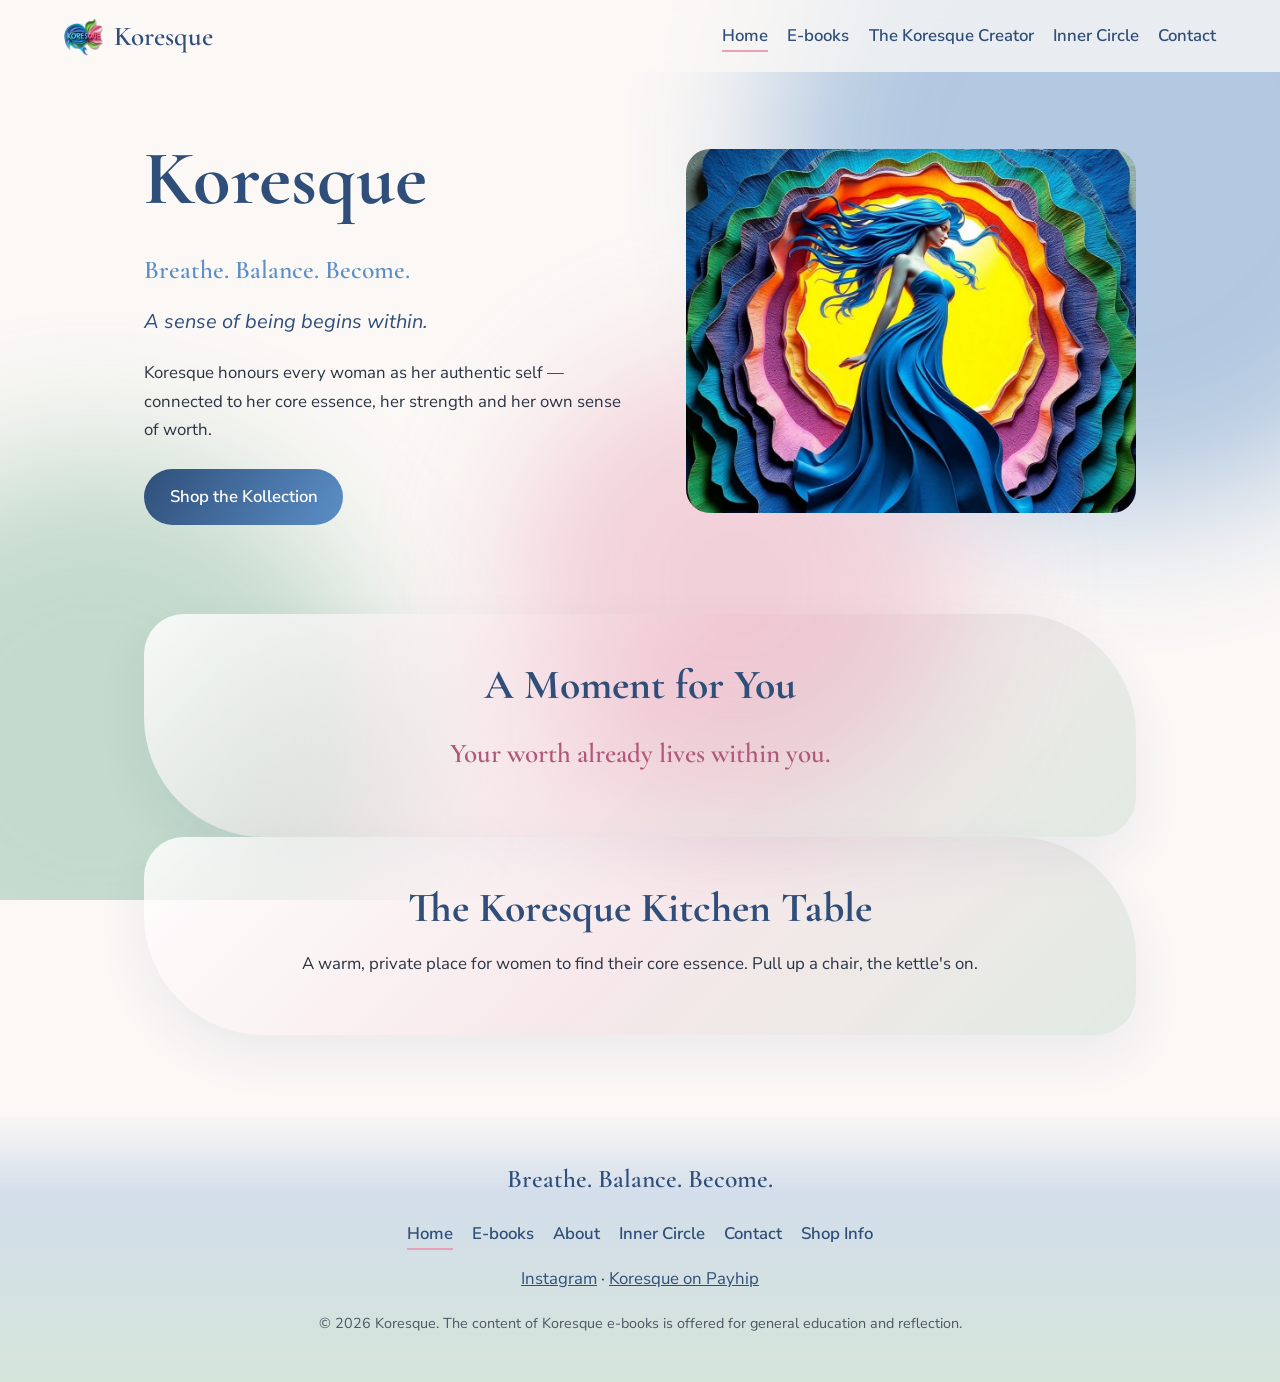
==== index.html @ 5787d592 "Homepage rework: single Shop the Kollection CTA, new nav with Koresque Creator, Moment card + moment" ====
<!DOCTYPE html>
<html lang="en-AU">
<head>
<meta charset="utf-8">
<meta name="viewport" content="width=device-width, initial-scale=1">
<title>Koresque · Breathe. Balance. Become.</title>
<meta name="description" content="Beautifully illustrated e-books and gentle practices for women.">
<link rel="icon" href="images/logo.png">
<link rel="preconnect" href="https://fonts.googleapis.com">
<link href="https://fonts.googleapis.com/css2?family=Cormorant+Garamond:wght@500;600&family=Nunito+Sans:wght@400;600&display=swap" rel="stylesheet">
<link rel="stylesheet" href="css/style.css">
</head>
<body>
<a class="skip" href="#main">Skip to content</a>
<div class="bg" aria-hidden="true"><span class="blob b1"></span><span class="blob b2"></span><span class="blob b3"></span></div>
<header class="site-header">
<a class="brand" href="index.html"><img src="images/logo.png" alt="" width="40" height="40"><span>Koresque</span></a>
<nav aria-label="Main"><ul><li><a href="index.html" aria-current="page">Home</a></li><li><a href="ebooks.html">E-books</a></li><li><a href="about.html#author">The Koresque Creator</a></li><li><a href="inner-circle.html">Inner Circle</a></li><li><a href="contact.html">Contact</a></li></ul></nav>
</header>
<main id="main">
<section class="hero">
<div class="hero-text">
<h1>Koresque</h1>
<p class="tagline">Breathe. Balance. Become.</p>
<p class="lead">A sense of being begins within.</p>
<p>Koresque honours every woman as her authentic self — connected to her core essence, her strength and her own sense of worth.</p>
<p class="buttons"><a class="btn primary" href="ebooks.html">Shop the Kollection</a></p>
</div>
<div class="hero-art"><img src="images/hero.jpg" alt="Flowing layers of blue, green and pink artwork"></div>
</section>
<a class="moment home-moment card-soft card-link" href="moment.html">
<h2>A Moment for You</h2>
<p class="quote">Your worth already lives within you.</p>
</a>
<a class="ic-teaser card-soft card-link" href="inner-circle.html">
<h2>The Koresque Kitchen Table</h2>
<p>A warm, private place for women to find their core essence. Pull up a chair, the kettle's on.</p>
</a>
</main>
<footer class="site-footer">
<div class="wave" aria-hidden="true"></div>
<p class="foot-tag">Breathe. Balance. Become.</p>
<nav aria-label="Footer"><ul><li><a href="index.html" aria-current="page">Home</a></li><li><a href="ebooks.html">E-books</a></li><li><a href="about.html">About</a></li><li><a href="inner-circle.html">Inner Circle</a></li><li><a href="contact.html">Contact</a></li><li><a href="shop-info.html">Shop Info</a></li></ul></nav>
<p><a href="https://www.instagram.com/koresque2026">Instagram</a> · <a href="https://payhip.com/Koresque">Koresque on Payhip</a></p>
<p class="small">&copy; 2026 Koresque. The content of Koresque e-books is offered for general education and reflection.</p>
</footer>
</body>
</html>
---- css/style.css ----
:root{--blue:#5b8fc7;--deep:#2f4f7a;--green:#7fb69a;--pink:#e7a1b8;--ink:#2b3445;--cream:#fbf8f6}
*{box-sizing:border-box}html{scroll-behavior:smooth}
body{margin:0;font:400 1.05rem/1.7 "Nunito Sans",system-ui,sans-serif;color:var(--ink);background:var(--cream);overflow-x:hidden}
img{max-width:100%;display:block;border-radius:24px}
h1,h2,h3{font-family:"Cormorant Garamond",Georgia,serif;color:var(--deep);line-height:1.15;margin:.2em 0 .4em}
h1{font-size:clamp(2.8rem,7vw,4.8rem)}h2{font-size:clamp(1.9rem,4vw,2.6rem)}h3{font-size:1.5rem}
a{color:var(--deep)}a:focus-visible,.btn:focus-visible{outline:3px solid var(--pink);outline-offset:3px}
.skip{position:absolute;left:-999px}.skip:focus{left:1rem;top:1rem;background:#fff;padding:.5rem 1rem;z-index:10}
.bg{position:fixed;inset:0;z-index:-1;overflow:hidden}
.blob{position:absolute;border-radius:50%;filter:blur(70px);opacity:.45}
.b1{width:55vw;height:55vw;background:var(--blue);top:-15vw;right:-15vw}
.b2{width:45vw;height:45vw;background:var(--green);bottom:-10vw;left:-15vw}
.b3{width:35vw;height:35vw;background:var(--pink);top:40%;left:40%}
.site-header{display:flex;flex-wrap:wrap;justify-content:space-between;align-items:center;gap:.5rem;padding:1rem 5vw;background:rgba(251,248,246,.75);backdrop-filter:blur(10px);position:sticky;top:0;z-index:5}
.brand{display:flex;align-items:center;gap:.6rem;text-decoration:none;font:600 1.7rem "Cormorant Garamond",serif;color:var(--deep)}
.brand img{border-radius:50%}
nav ul{list-style:none;display:flex;flex-wrap:wrap;gap:.3rem 1.2rem;margin:0;padding:0}
nav a{text-decoration:none;font-weight:600;padding:.2rem 0;border-bottom:2px solid transparent}
nav a:hover,nav a[aria-current]{border-color:var(--pink)}
main{max-width:1120px;margin:0 auto;padding:0 5vw}
section{margin:4.5rem 0}
.hero{display:grid;grid-template-columns:1.1fr 1fr;gap:3rem;align-items:center;margin-top:3rem}
.tagline{font:600 1.6rem "Cormorant Garamond",serif;color:var(--blue);margin:0}
.lead{font-size:1.25rem;font-style:italic;color:var(--deep)}
.buttons{display:flex;flex-wrap:wrap;gap:1rem;margin-top:1.5rem}
.btn{display:inline-block;padding:.85rem 1.6rem;border-radius:999px;text-decoration:none;font-weight:600;transition:transform .2s}
.btn:hover{transform:translateY(-2px)}
.primary{background:linear-gradient(120deg,var(--deep),var(--blue));color:#fff}
.secondary{background:#fff;border:2px solid var(--green);color:var(--deep)}
.card-soft{background:linear-gradient(135deg,rgba(255,255,255,.85),rgba(231,161,184,.18),rgba(127,182,154,.2));border-radius:40px 120px 40px 120px;padding:2.5rem clamp(1.5rem,5vw,3.5rem);box-shadow:0 20px 50px rgba(47,79,122,.08)}
.quote{font:600 1.7rem "Cormorant Garamond",serif;color:#b0587a}
.feature{display:grid;grid-template-columns:minmax(220px,380px) 1fr;gap:3rem;align-items:start}
.feature>img{box-shadow:0 25px 60px rgba(47,79,122,.25)}
.eyebrow,.label{text-transform:uppercase;letter-spacing:.12em;font-size:.8rem;font-weight:600;color:#b0587a}
.label{display:inline-block;background:var(--pink);color:#fff;padding:.3rem .9rem;border-radius:999px}
.label.soft{background:var(--green);margin-top:1rem}
.sub{font-style:italic;margin-top:-.5rem}.price{font-weight:600;font-size:1.2rem;color:var(--deep)}
.grid3,.grid2{display:grid;gap:2rem}.grid3{grid-template-columns:repeat(3,1fr)}.grid2{grid-template-columns:repeat(2,1fr)}
.pathways article,.moment article{background:rgba(255,255,255,.8);border-radius:28px;padding:1rem 1rem 1.5rem}
.pathways article img{aspect-ratio:5/4;object-fit:cover;object-position:center top;width:100%;background:linear-gradient(135deg,#cfe3f3,#d8eee2,#f6dbe4)}
.moment article img{width:100%;height:auto}
.author{display:grid;grid-template-columns:220px 1fr;gap:2.5rem;align-items:center}
.author img{border-radius:50%;aspect-ratio:1;object-fit:cover}
.page-head{text-align:center;margin-top:3.5rem}.narrow{max-width:760px;margin-left:auto;margin-right:auto}
.small{font-size:.9rem;opacity:.8}
.site-footer{margin-top:5rem;text-align:center;padding:0 5vw 2rem;background:linear-gradient(180deg,transparent,rgba(91,143,199,.25) 30%,rgba(127,182,154,.3))}
.site-footer nav ul{justify-content:center}.foot-tag{font:600 1.6rem "Cormorant Garamond",serif;color:var(--deep);padding-top:3rem}
@media(max-width:820px){.hero,.feature,.author,.grid3,.grid2{grid-template-columns:1fr}.hero-art{order:-1}.feature>img{max-width:320px;margin:auto}.author img{max-width:180px;margin:auto}.card-soft{border-radius:32px 70px}}
@media(prefers-reduced-motion:reduce){*{transition:none!important;scroll-behavior:auto!important}}
.author-words{margin:1.5rem 0;padding-left:1.2rem;border-left:4px solid var(--pink);font-style:italic}
.author-words footer{font-style:normal;font-weight:600;color:var(--deep)}
.pathways h2{text-align:center}.pathways article{text-align:center}
.offer,.ic-teaser,.ic-contact{text-align:center}.ic-note{text-align:center;margin-top:1.5rem}
.offer .buttons{justify-content:center}
.ic-benefits h2,.ic-kollection h2{text-align:center}
.ic-benefits article,.ic-kollection article{background:rgba(255,255,255,.8);border-radius:28px;padding:1.2rem 1.5rem 1.5rem}
.ic-benefits .grid2{gap:1.5rem}
.ic-kollection article{text-align:center}.ic-kollection img{aspect-ratio:5/4;object-fit:cover;object-position:center top;width:100%}
.faq details{background:rgba(255,255,255,.8);border-radius:20px;padding:1rem 1.4rem;margin:.8rem 0}
.faq summary{cursor:pointer;font-weight:600;color:var(--deep)}
.ic-kitchen{text-align:center}.ic-benefits .grid2 article:last-child:nth-child(odd){grid-column:1/-1}
.home-moment{text-align:center}
@media(max-width:600px){.site-header nav ul{gap:.2rem .9rem;font-size:.95rem}.hero-art img{max-height:240px;width:100%;object-fit:cover}}

/* whole-card links */
a.card-link{display:block;color:inherit;text-decoration:none;transition:transform .2s,box-shadow .2s}
a.card-link:hover,a.card-link:focus-visible{transform:translateY(-2px);box-shadow:0 8px 24px rgba(0,0,0,.08)}
a.card-link h2{text-decoration:none}
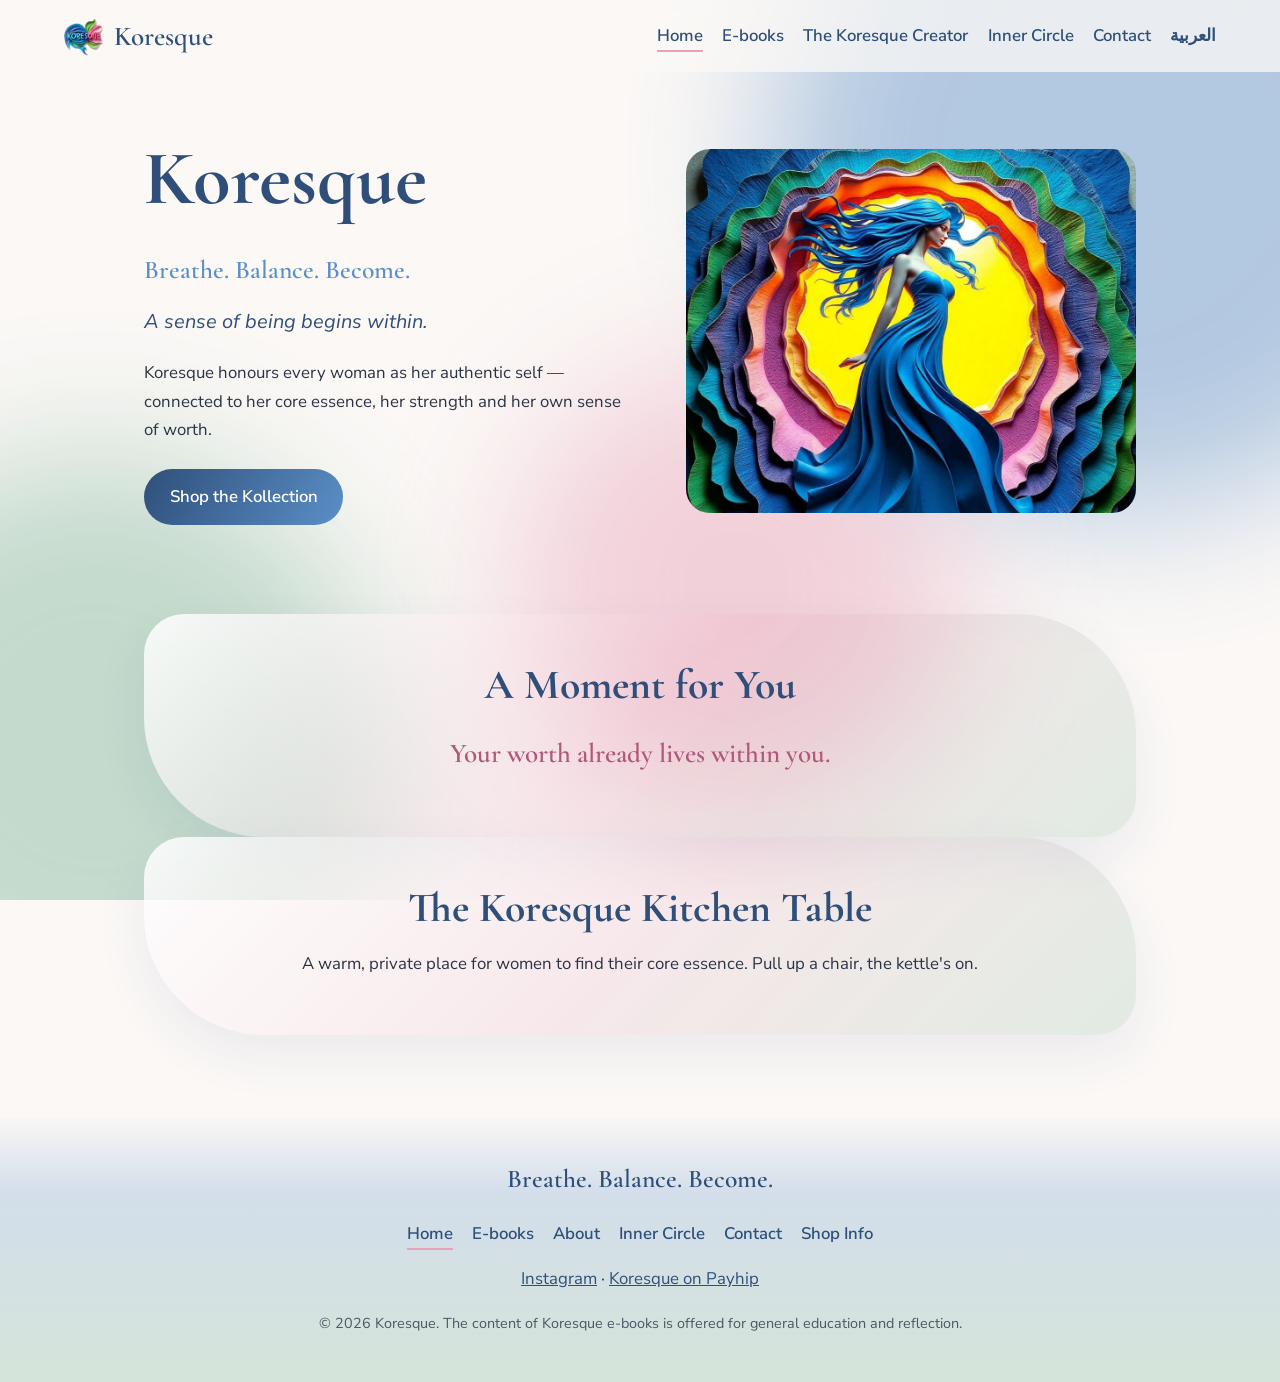
==== commit fe11ef4d: "Add Arabic (RTL) versions of home, e-books and moment pages; language switch in menu; hreflang tags" ====
--- a/index.html
+++ b/index.html
@@ -9,13 +9,16 @@
 <link rel="preconnect" href="https://fonts.googleapis.com">
 <link href="https://fonts.googleapis.com/css2?family=Cormorant+Garamond:wght@500;600&family=Nunito+Sans:wght@400;600&display=swap" rel="stylesheet">
 <link rel="stylesheet" href="css/style.css">
+<link rel="alternate" hreflang="en" href="https://koresque.com/index.html">
+<link rel="alternate" hreflang="ar" href="https://koresque.com/ar/index.html">
+<link rel="alternate" hreflang="x-default" href="https://koresque.com/index.html">
 </head>
 <body>
 <a class="skip" href="#main">Skip to content</a>
 <div class="bg" aria-hidden="true"><span class="blob b1"></span><span class="blob b2"></span><span class="blob b3"></span></div>
 <header class="site-header">
 <a class="brand" href="index.html"><img src="images/logo.png" alt="" width="40" height="40"><span>Koresque</span></a>
-<nav aria-label="Main"><ul><li><a href="index.html" aria-current="page">Home</a></li><li><a href="ebooks.html">E-books</a></li><li><a href="about.html#author">The Koresque Creator</a></li><li><a href="inner-circle.html">Inner Circle</a></li><li><a href="contact.html">Contact</a></li></ul></nav>
+<nav aria-label="Main"><ul><li><a href="index.html" aria-current="page">Home</a></li><li><a href="ebooks.html">E-books</a></li><li><a href="about.html#author">The Koresque Creator</a></li><li><a href="inner-circle.html">Inner Circle</a></li><li><a href="contact.html">Contact</a></li><li class="lang-switch"><a href="ar/index.html" lang="ar" hreflang="ar">العربية</a></li></ul></nav>
 </header>
 <main id="main">
 <section class="hero">
--- a/css/style.css
+++ b/css/style.css
@@ -66,3 +66,14 @@
 a.card-link{display:block;color:inherit;text-decoration:none;transition:transform .2s,box-shadow .2s}
 a.card-link:hover,a.card-link:focus-visible{transform:translateY(-2px);box-shadow:0 8px 24px rgba(0,0,0,.08)}
 a.card-link h2{text-decoration:none}
+/* RTL / Arabic */
+[dir=rtl] body{font-family:"Noto Naskh Arabic","Nunito Sans",serif;line-height:1.9}
+[dir=rtl] h1,[dir=rtl] h2,[dir=rtl] h3,[dir=rtl] .tagline,[dir=rtl] .foot-tag,[dir=rtl] .quote{font-family:"Noto Naskh Arabic",serif;letter-spacing:0}
+[dir=rtl] .brand span,[dir=rtl] [lang=en]{font-family:"Cormorant Garamond",serif}
+[dir=rtl] .skip{left:auto;right:-999px}[dir=rtl] .skip:focus{right:1rem}
+[dir=rtl] ul:not(nav ul){padding-inline-start:1.4rem;padding-left:0}
+[dir=rtl] .author-words{padding-left:0;border-left:0;padding-inline-start:1.2rem;border-inline-start:4px solid var(--pink)}
+[dir=rtl] .sub{font-style:normal}
+html,body{overflow-x:clip}
+.lang-switch a{font-family:"Noto Naskh Arabic",sans-serif}
+[dir=rtl] .lang-switch a{font-family:"Nunito Sans",sans-serif}
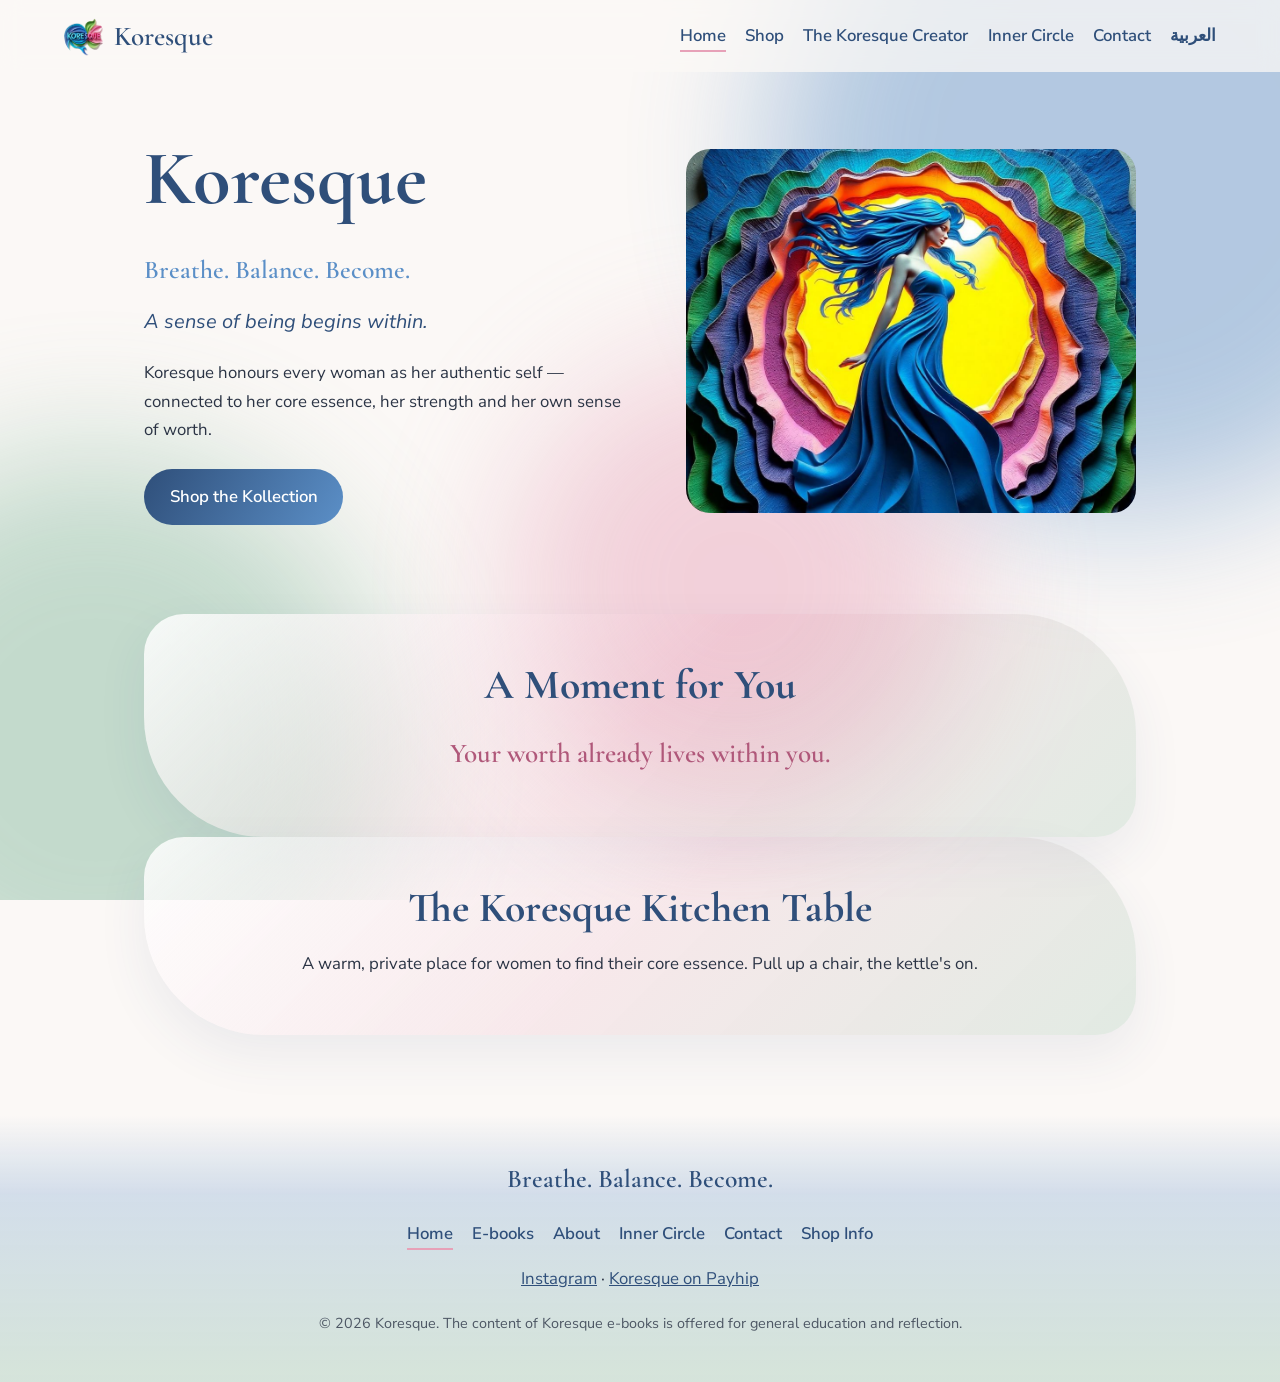
==== commit 3096b90e: "Mobile: smaller hero image, centred shop button, Shop in menu" ====
--- a/index.html
+++ b/index.html
@@ -18,7 +18,7 @@
 <div class="bg" aria-hidden="true"><span class="blob b1"></span><span class="blob b2"></span><span class="blob b3"></span></div>
 <header class="site-header">
 <a class="brand" href="index.html"><img src="images/logo.png" alt="" width="40" height="40"><span>Koresque</span></a>
-<nav aria-label="Main"><ul><li><a href="index.html" aria-current="page">Home</a></li><li><a href="ebooks.html">E-books</a></li><li><a href="about.html#author">The Koresque Creator</a></li><li><a href="inner-circle.html">Inner Circle</a></li><li><a href="contact.html">Contact</a></li><li class="lang-switch"><a href="ar/index.html" lang="ar" hreflang="ar">العربية</a></li></ul></nav>
+<nav aria-label="Main"><ul><li><a href="index.html" aria-current="page">Home</a></li><li><a href="ebooks.html">Shop</a></li><li><a href="about.html#author">The Koresque Creator</a></li><li><a href="inner-circle.html">Inner Circle</a></li><li><a href="contact.html">Contact</a></li><li class="lang-switch"><a href="ar/index.html" lang="ar" hreflang="ar">العربية</a></li></ul></nav>
 </header>
 <main id="main">
 <section class="hero">
--- a/css/style.css
+++ b/css/style.css
@@ -77,3 +77,4 @@
 html,body{overflow-x:clip}
 .lang-switch a{font-family:"Noto Naskh Arabic",sans-serif}
 [dir=rtl] .lang-switch a{font-family:"Nunito Sans",sans-serif}
+@media(max-width:600px){.hero{margin-top:1.2rem;gap:1.2rem}.hero-art img{max-height:170px}.hero .buttons{text-align:center;display:flex;justify-content:center}}
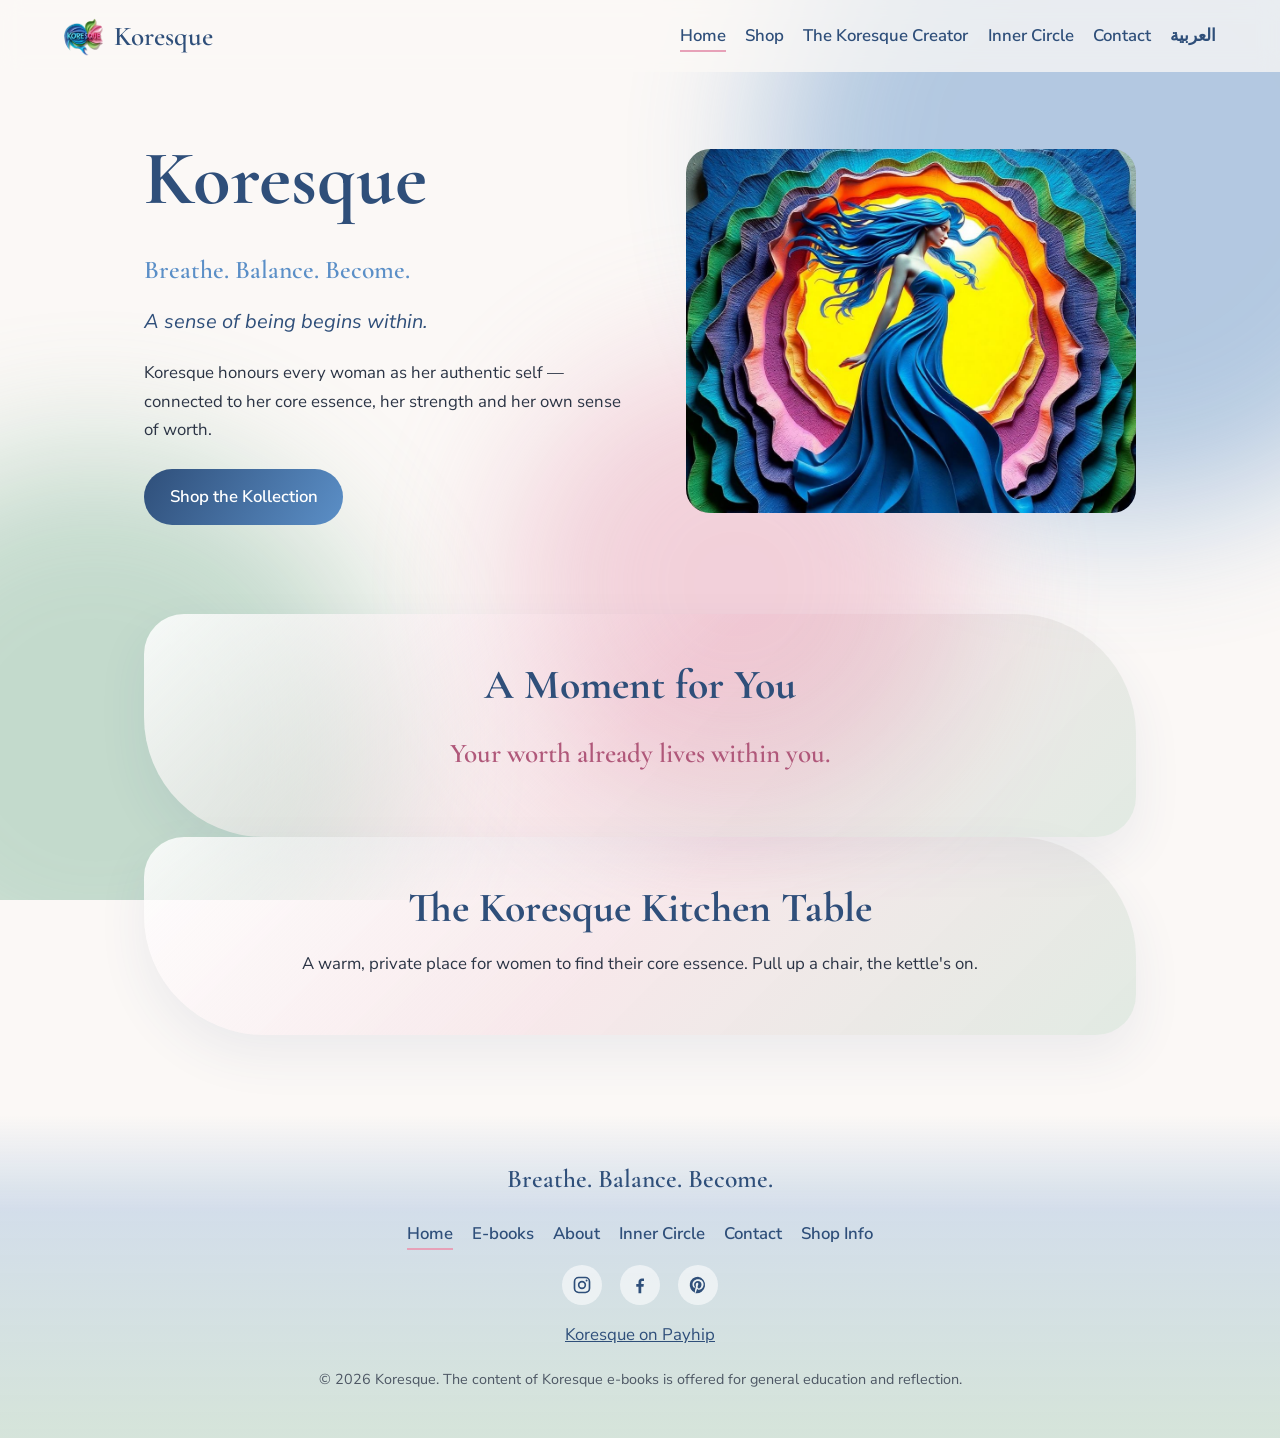
==== commit b8910a4b: "Add Instagram, Facebook and Pinterest icon links to site footer" ====
--- a/index.html
+++ b/index.html
@@ -44,7 +44,8 @@
 <div class="wave" aria-hidden="true"></div>
 <p class="foot-tag">Breathe. Balance. Become.</p>
 <nav aria-label="Footer"><ul><li><a href="index.html" aria-current="page">Home</a></li><li><a href="ebooks.html">E-books</a></li><li><a href="about.html">About</a></li><li><a href="inner-circle.html">Inner Circle</a></li><li><a href="contact.html">Contact</a></li><li><a href="shop-info.html">Shop Info</a></li></ul></nav>
-<p><a href="https://www.instagram.com/koresque2026">Instagram</a> · <a href="https://payhip.com/Koresque">Koresque on Payhip</a></p>
+<p class="social"><a href="https://www.instagram.com/koresque2026/" target="_blank" rel="noopener" aria-label="Instagram"><svg viewBox="0 0 24 24" width="20" height="20" aria-hidden="true" focusable="false"><rect x="3" y="3" width="18" height="18" rx="5" fill="none" stroke="currentColor" stroke-width="2"/><circle cx="12" cy="12" r="4" fill="none" stroke="currentColor" stroke-width="2"/><circle cx="17.5" cy="6.5" r="1.2" fill="currentColor"/></svg></a><a href="https://www.facebook.com/people/Koresque/61571388874484/" target="_blank" rel="noopener" aria-label="Facebook"><svg viewBox="0 0 24 24" width="20" height="20" aria-hidden="true" focusable="false"><path fill="currentColor" d="M13.5 22v-8h2.7l.4-3.2h-3.1V8.8c0-.9.3-1.5 1.6-1.5h1.7V4.4c-.3 0-1.3-.1-2.5-.1-2.4 0-4.1 1.5-4.1 4.2v2.3H7.5V14h2.7v8z"/></svg></a><a href="https://au.pinterest.com/koresque/" target="_blank" rel="noopener" aria-label="Pinterest"><svg viewBox="0 0 24 24" width="20" height="20" aria-hidden="true" focusable="false"><path fill="currentColor" d="M12 2a10 10 0 0 0-3.6 19.3c-.1-.8-.2-2 0-2.9l1.2-5s-.3-.6-.3-1.5c0-1.4.8-2.5 1.8-2.5.9 0 1.3.6 1.3 1.4 0 .9-.6 2.2-.9 3.4-.2 1 .5 1.9 1.5 1.9 1.8 0 3.2-1.9 3.2-4.7 0-2.5-1.8-4.2-4.3-4.2-2.9 0-4.6 2.2-4.6 4.4 0 .9.3 1.8.8 2.3.1.1.1.2.1.3l-.3 1.2c0 .2-.2.2-.4.1-1.3-.6-2.1-2.5-2.1-4 0-3.3 2.4-6.3 6.9-6.3 3.6 0 6.4 2.6 6.4 6 0 3.6-2.3 6.5-5.4 6.5-1.1 0-2.1-.6-2.4-1.2l-.7 2.5c-.2.9-.9 2.1-1.3 2.8A10 10 0 1 0 12 2z"/></svg></a></p>
+<p><a href="https://payhip.com/Koresque">Koresque on Payhip</a></p>
 <p class="small">&copy; 2026 Koresque. The content of Koresque e-books is offered for general education and reflection.</p>
 </footer>
 </body>
--- a/css/style.css
+++ b/css/style.css
@@ -78,3 +78,4 @@
 .lang-switch a{font-family:"Noto Naskh Arabic",sans-serif}
 [dir=rtl] .lang-switch a{font-family:"Nunito Sans",sans-serif}
 @media(max-width:600px){.hero{margin-top:1.2rem;gap:1.2rem}.hero-art img{max-height:170px}.hero .buttons{text-align:center;display:flex;justify-content:center}}
+.social{display:flex;justify-content:center;gap:1.1rem;margin:1rem 0 .5rem}.social a{display:inline-flex;align-items:center;justify-content:center;width:40px;height:40px;border-radius:50%;color:var(--deep);background:rgba(255,255,255,.55);transition:color .2s,background .2s}.social a:hover,.social a:focus-visible{color:#fff;background:var(--blue)}
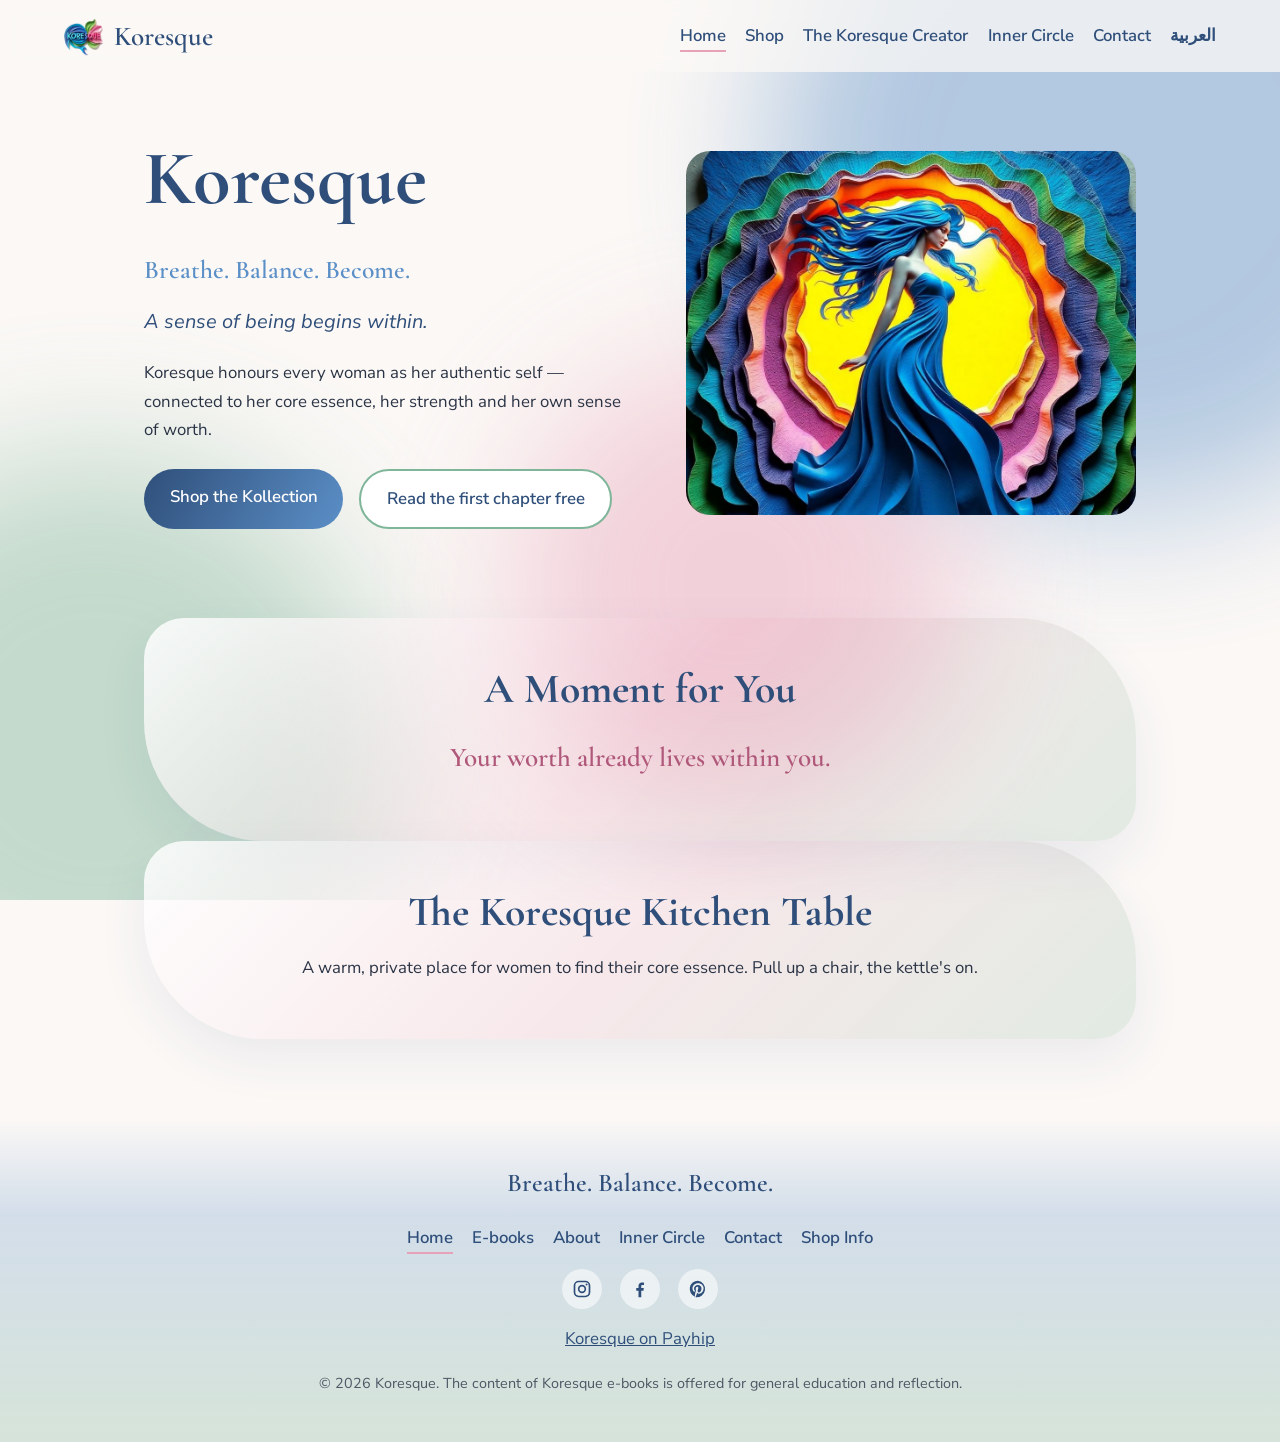
==== commit 965a2680: "Buy your copy labels, free chapter link on home" ====
--- a/index.html
+++ b/index.html
@@ -27,7 +27,7 @@
 <p class="tagline">Breathe. Balance. Become.</p>
 <p class="lead">A sense of being begins within.</p>
 <p>Koresque honours every woman as her authentic self — connected to her core essence, her strength and her own sense of worth.</p>
-<p class="buttons"><a class="btn primary" href="ebooks.html">Shop the Kollection</a></p>
+<p class="buttons"><a class="btn primary" href="ebooks.html">Shop the Kollection</a> <a class="btn secondary" href="https://payhip.com/b/oQnwW">Read the first chapter free</a></p>
 </div>
 <div class="hero-art"><img src="images/hero.jpg" alt="Flowing layers of blue, green and pink artwork"></div>
 </section>
--- a/css/style.css
+++ b/css/style.css
@@ -79,3 +79,6 @@
 [dir=rtl] .lang-switch a{font-family:"Nunito Sans",sans-serif}
 @media(max-width:600px){.hero{margin-top:1.2rem;gap:1.2rem}.hero-art img{max-height:170px}.hero .buttons{text-align:center;display:flex;justify-content:center}}
 .social{display:flex;justify-content:center;gap:1.1rem;margin:1rem 0 .5rem}.social a{display:inline-flex;align-items:center;justify-content:center;width:40px;height:40px;border-radius:50%;color:var(--deep);background:rgba(255,255,255,.55);transition:color .2s,background .2s}.social a:hover,.social a:focus-visible{color:#fff;background:var(--blue)}
+/* Mobile header: solid, full-width, non-sticky (no translucent panel over content) */
+@media(max-width:760px){.site-header{position:relative;background:#fbf8f6;-webkit-backdrop-filter:none;backdrop-filter:none;width:100%;box-sizing:border-box}html,body{overflow-x:hidden}.b1{display:none}}
+@media(max-width:600px){.site-header nav ul{gap:.1rem .7rem;font-size:.85rem}.site-header nav a{padding:.1rem 0}.hero{margin-top:.8rem;gap:.9rem}.hero-art img{max-height:none;height:240px;width:100%;object-fit:cover;object-position:50% 0}}
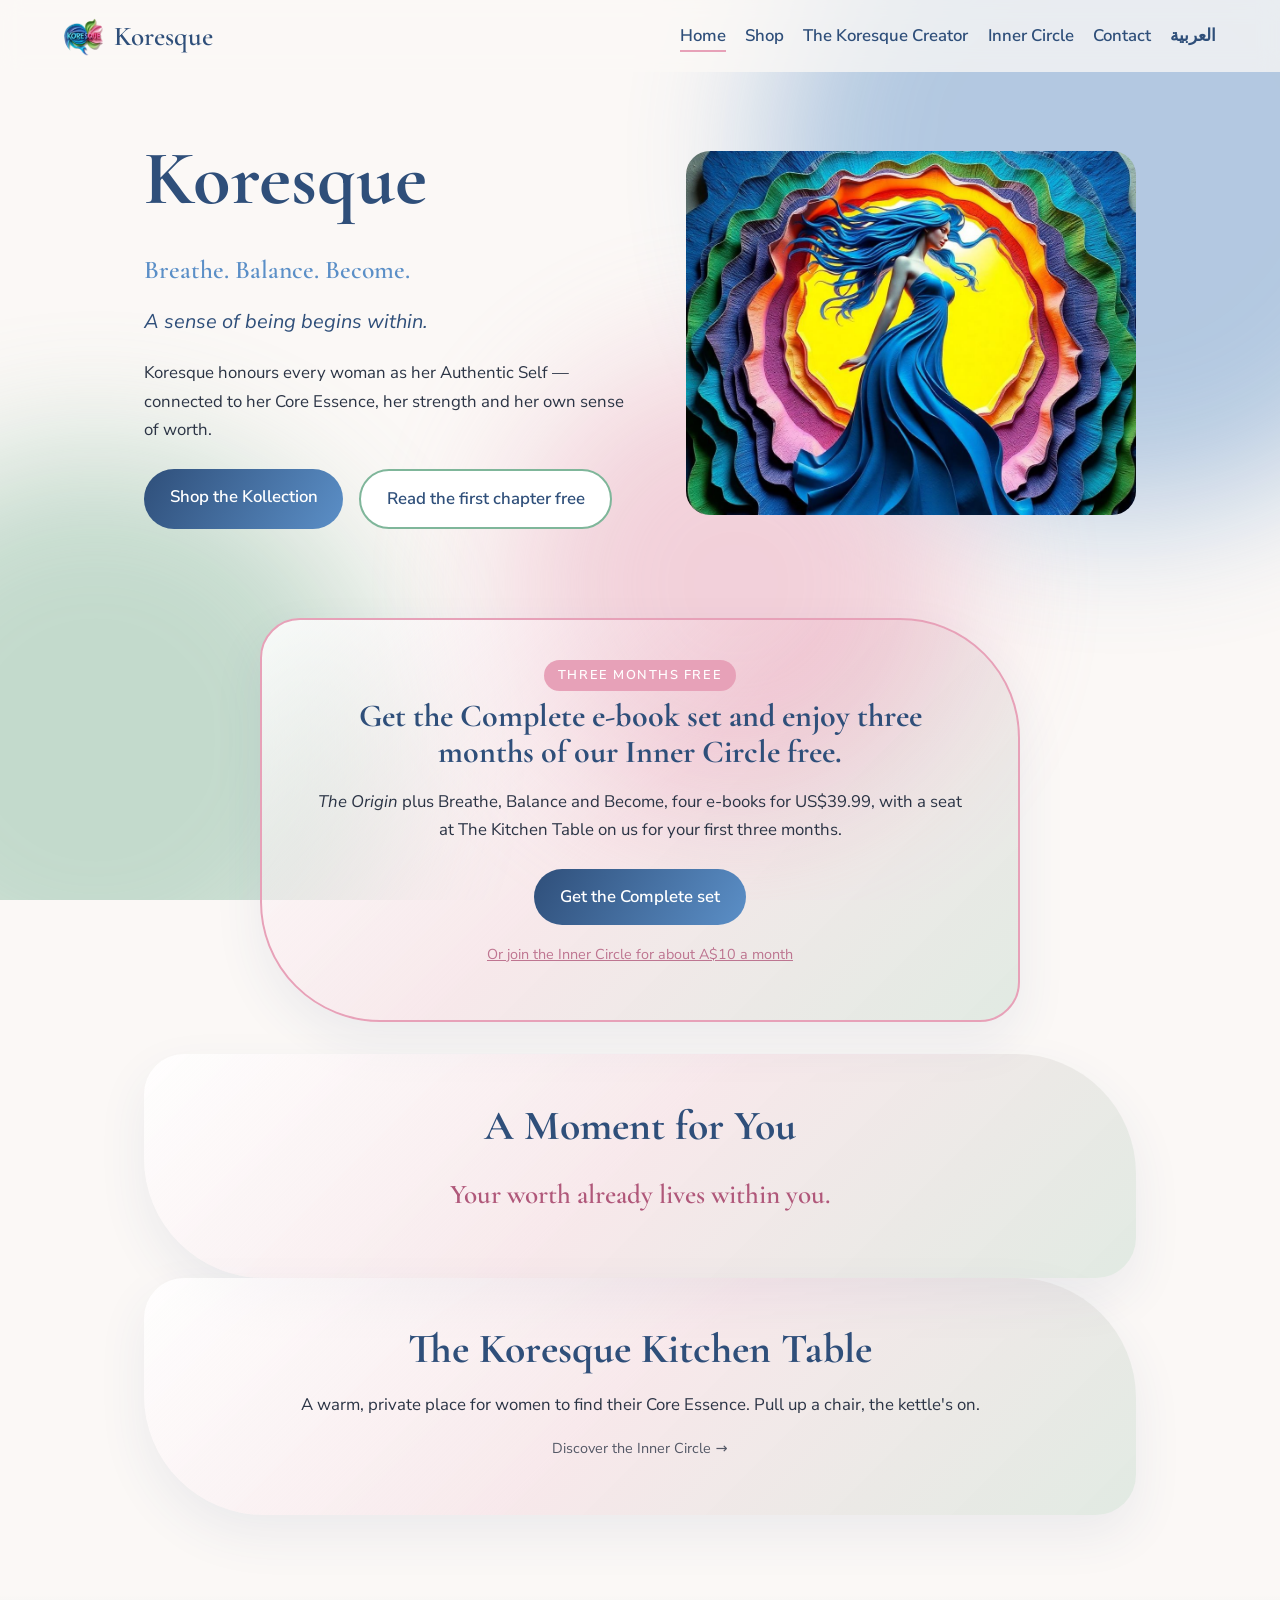
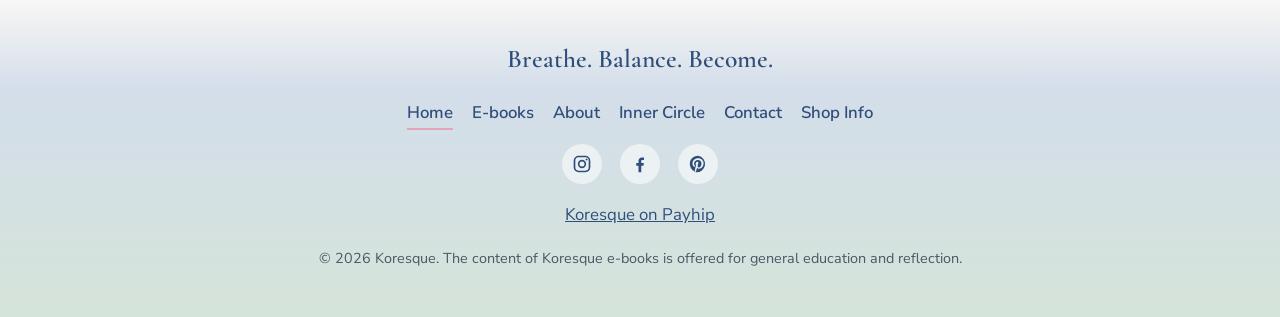
==== commit a9696e29: "Current Inner Circle pricing (US$6.50 monthly), Complete set 3 months free offer, home banner, voice" ====
--- a/index.html
+++ b/index.html
@@ -26,10 +26,17 @@
 <h1>Koresque</h1>
 <p class="tagline">Breathe. Balance. Become.</p>
 <p class="lead">A sense of being begins within.</p>
-<p>Koresque honours every woman as her authentic self — connected to her core essence, her strength and her own sense of worth.</p>
+<p>Koresque honours every woman as her Authentic Self — connected to her Core Essence, her strength and her own sense of worth.</p>
 <p class="buttons"><a class="btn primary" href="ebooks.html">Shop the Kollection</a> <a class="btn secondary" href="https://payhip.com/b/oQnwW">Read the first chapter free</a></p>
 </div>
 <div class="hero-art"><img src="images/hero.jpg" alt="Flowing layers of blue, green and pink artwork"></div>
+</section>
+<section class="offer home-offer card-soft">
+<span class="label">Three months free</span>
+<h2>Get the Complete e-book set and enjoy three months of our Inner Circle free.</h2>
+<p><em>The Origin</em> plus Breathe, Balance and Become, four e-books for US$39.99, with a seat at The Kitchen Table on us for your first three months.</p>
+<p class="buttons"><a class="btn primary" href="https://payhip.com/b/dJkO3">Get the Complete set</a></p>
+<p class="small"><a href="https://payhip.com/b/kZVgW">Or join the Inner Circle for about A$10 a month</a></p>
 </section>
 <a class="moment home-moment card-soft card-link" href="moment.html">
 <h2>A Moment for You</h2>
@@ -37,7 +44,8 @@
 </a>
 <a class="ic-teaser card-soft card-link" href="inner-circle.html">
 <h2>The Koresque Kitchen Table</h2>
-<p>A warm, private place for women to find their core essence. Pull up a chair, the kettle's on.</p>
+<p>A warm, private place for women to find their Core Essence. Pull up a chair, the kettle's on.</p>
+<p class="small">Discover the Inner Circle &rarr;</p>
 </a>
 </main>
 <footer class="site-footer">
--- a/css/style.css
+++ b/css/style.css
@@ -82,3 +82,5 @@
 /* Mobile header: solid, full-width, non-sticky (no translucent panel over content) */
 @media(max-width:760px){.site-header{position:relative;background:#fbf8f6;-webkit-backdrop-filter:none;backdrop-filter:none;width:100%;box-sizing:border-box}html,body{overflow-x:hidden}.b1{display:none}}
 @media(max-width:600px){.site-header nav ul{gap:.1rem .7rem;font-size:.85rem}.site-header nav a{padding:.1rem 0}.hero{margin-top:.8rem;gap:.9rem}.hero-art img{max-height:none;height:240px;width:100%;object-fit:cover;object-position:50% 0}}
+
+.home-offer{max-width:760px;margin:2rem auto;border:2px solid var(--pink)}.home-offer h2{font-size:clamp(1.4rem,3vw,2rem)}.home-offer .small a{color:#b0587a}
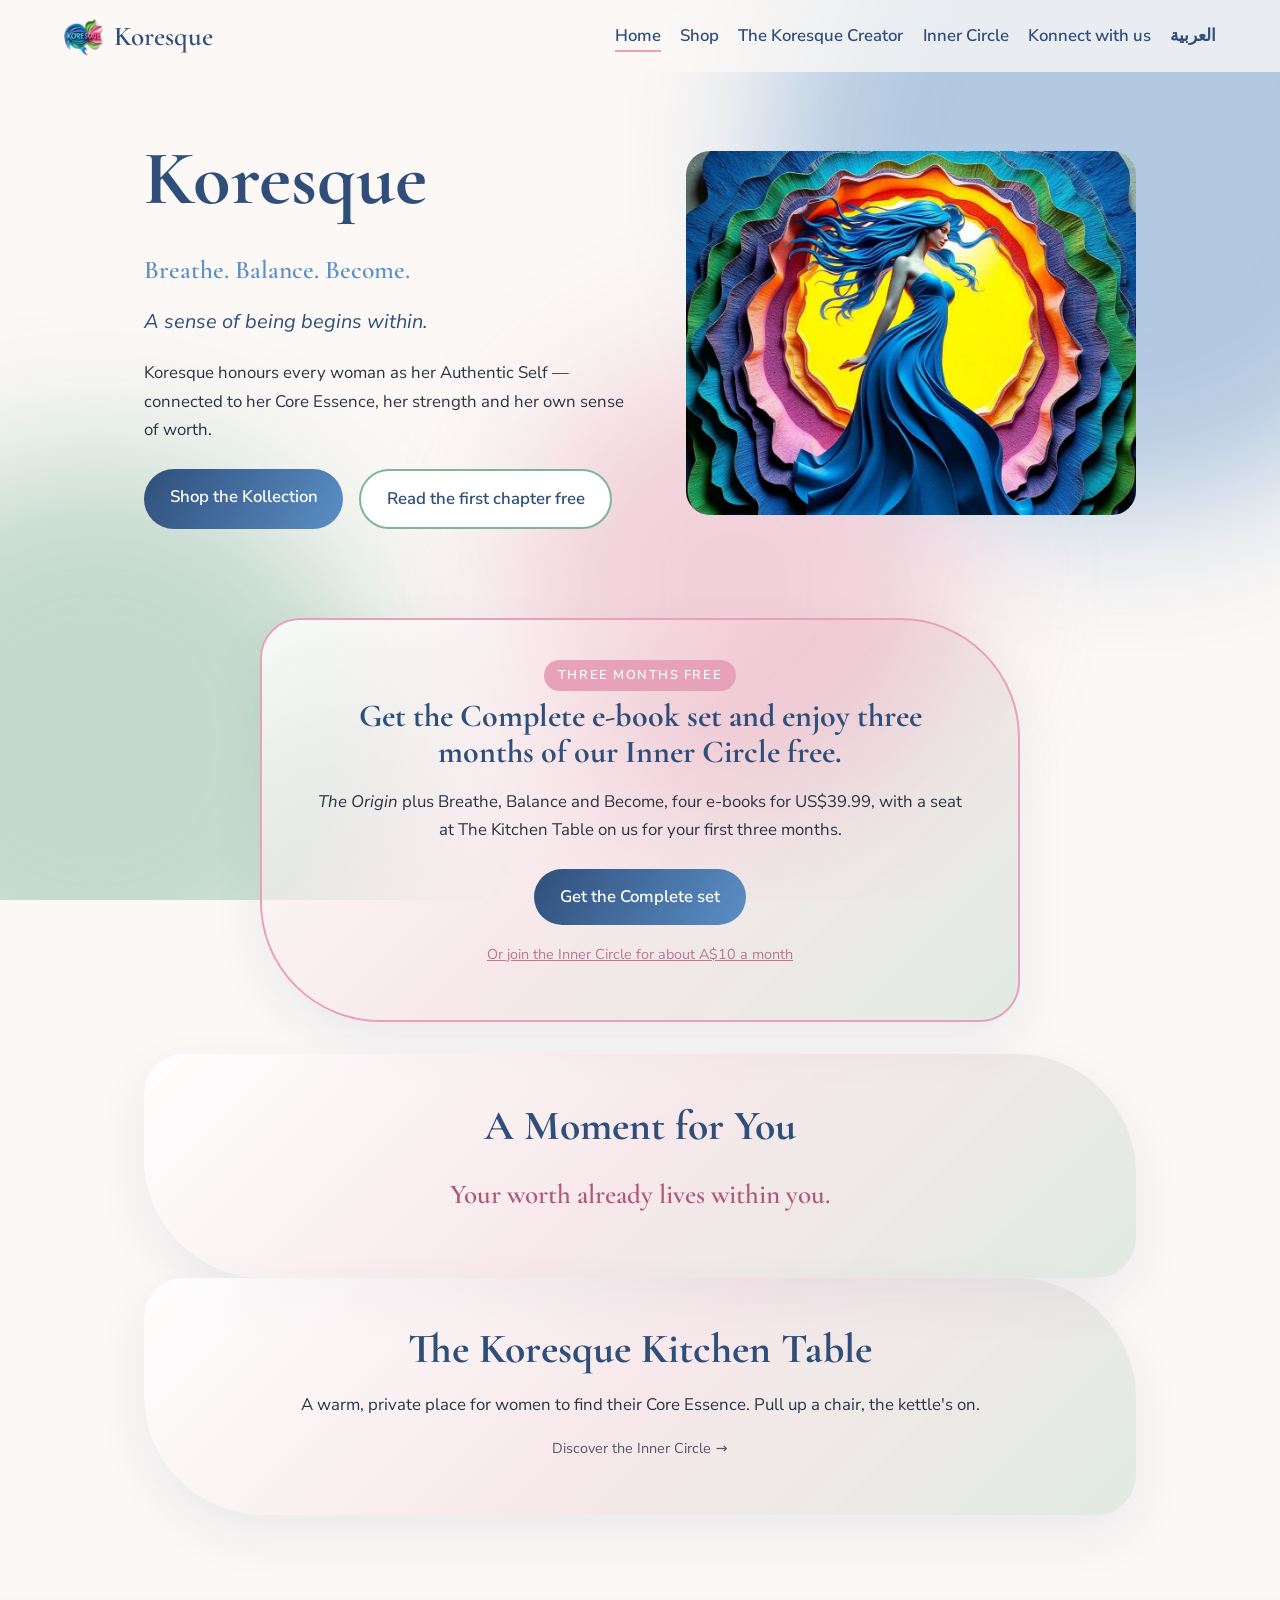
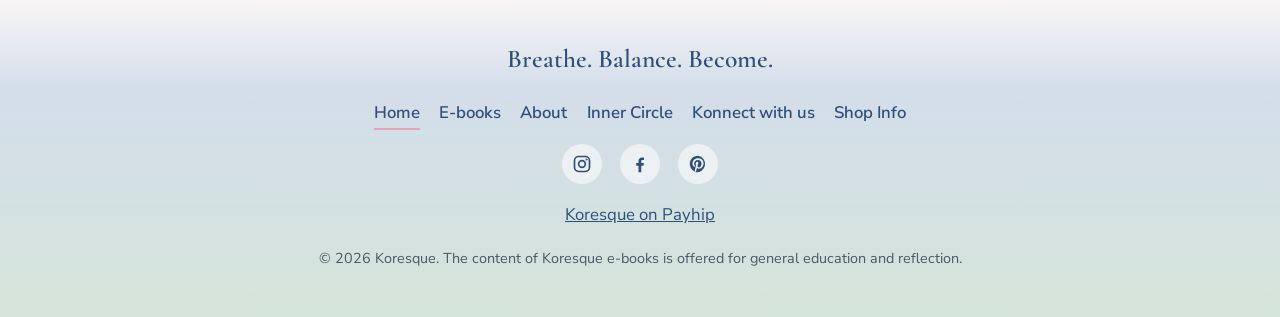
==== commit 8d1f72b1: "Rename Contact menu tab to Konnect with us" ====
--- a/index.html
+++ b/index.html
@@ -18,7 +18,7 @@
 <div class="bg" aria-hidden="true"><span class="blob b1"></span><span class="blob b2"></span><span class="blob b3"></span></div>
 <header class="site-header">
 <a class="brand" href="index.html"><img src="images/logo.png" alt="" width="40" height="40"><span>Koresque</span></a>
-<nav aria-label="Main"><ul><li><a href="index.html" aria-current="page">Home</a></li><li><a href="ebooks.html">Shop</a></li><li><a href="about.html#author">The Koresque Creator</a></li><li><a href="inner-circle.html">Inner Circle</a></li><li><a href="contact.html">Contact</a></li><li class="lang-switch"><a href="ar/index.html" lang="ar" hreflang="ar">العربية</a></li></ul></nav>
+<nav aria-label="Main"><ul><li><a href="index.html" aria-current="page">Home</a></li><li><a href="ebooks.html">Shop</a></li><li><a href="about.html#author">The Koresque Creator</a></li><li><a href="inner-circle.html">Inner Circle</a></li><li><a href="contact.html">Konnect with us</a></li><li class="lang-switch"><a href="ar/index.html" lang="ar" hreflang="ar">العربية</a></li></ul></nav>
 </header>
 <main id="main">
 <section class="hero">
@@ -51,7 +51,7 @@
 <footer class="site-footer">
 <div class="wave" aria-hidden="true"></div>
 <p class="foot-tag">Breathe. Balance. Become.</p>
-<nav aria-label="Footer"><ul><li><a href="index.html" aria-current="page">Home</a></li><li><a href="ebooks.html">E-books</a></li><li><a href="about.html">About</a></li><li><a href="inner-circle.html">Inner Circle</a></li><li><a href="contact.html">Contact</a></li><li><a href="shop-info.html">Shop Info</a></li></ul></nav>
+<nav aria-label="Footer"><ul><li><a href="index.html" aria-current="page">Home</a></li><li><a href="ebooks.html">E-books</a></li><li><a href="about.html">About</a></li><li><a href="inner-circle.html">Inner Circle</a></li><li><a href="contact.html">Konnect with us</a></li><li><a href="shop-info.html">Shop Info</a></li></ul></nav>
 <p class="social"><a href="https://www.instagram.com/koresque2026/" target="_blank" rel="noopener" aria-label="Instagram"><svg viewBox="0 0 24 24" width="20" height="20" aria-hidden="true" focusable="false"><rect x="3" y="3" width="18" height="18" rx="5" fill="none" stroke="currentColor" stroke-width="2"/><circle cx="12" cy="12" r="4" fill="none" stroke="currentColor" stroke-width="2"/><circle cx="17.5" cy="6.5" r="1.2" fill="currentColor"/></svg></a><a href="https://www.facebook.com/people/Koresque/61571388874484/" target="_blank" rel="noopener" aria-label="Facebook"><svg viewBox="0 0 24 24" width="20" height="20" aria-hidden="true" focusable="false"><path fill="currentColor" d="M13.5 22v-8h2.7l.4-3.2h-3.1V8.8c0-.9.3-1.5 1.6-1.5h1.7V4.4c-.3 0-1.3-.1-2.5-.1-2.4 0-4.1 1.5-4.1 4.2v2.3H7.5V14h2.7v8z"/></svg></a><a href="https://au.pinterest.com/koresque/" target="_blank" rel="noopener" aria-label="Pinterest"><svg viewBox="0 0 24 24" width="20" height="20" aria-hidden="true" focusable="false"><path fill="currentColor" d="M12 2a10 10 0 0 0-3.6 19.3c-.1-.8-.2-2 0-2.9l1.2-5s-.3-.6-.3-1.5c0-1.4.8-2.5 1.8-2.5.9 0 1.3.6 1.3 1.4 0 .9-.6 2.2-.9 3.4-.2 1 .5 1.9 1.5 1.9 1.8 0 3.2-1.9 3.2-4.7 0-2.5-1.8-4.2-4.3-4.2-2.9 0-4.6 2.2-4.6 4.4 0 .9.3 1.8.8 2.3.1.1.1.2.1.3l-.3 1.2c0 .2-.2.2-.4.1-1.3-.6-2.1-2.5-2.1-4 0-3.3 2.4-6.3 6.9-6.3 3.6 0 6.4 2.6 6.4 6 0 3.6-2.3 6.5-5.4 6.5-1.1 0-2.1-.6-2.4-1.2l-.7 2.5c-.2.9-.9 2.1-1.3 2.8A10 10 0 1 0 12 2z"/></svg></a></p>
 <p><a href="https://payhip.com/Koresque">Koresque on Payhip</a></p>
 <p class="small">&copy; 2026 Koresque. The content of Koresque e-books is offered for general education and reflection.</p>
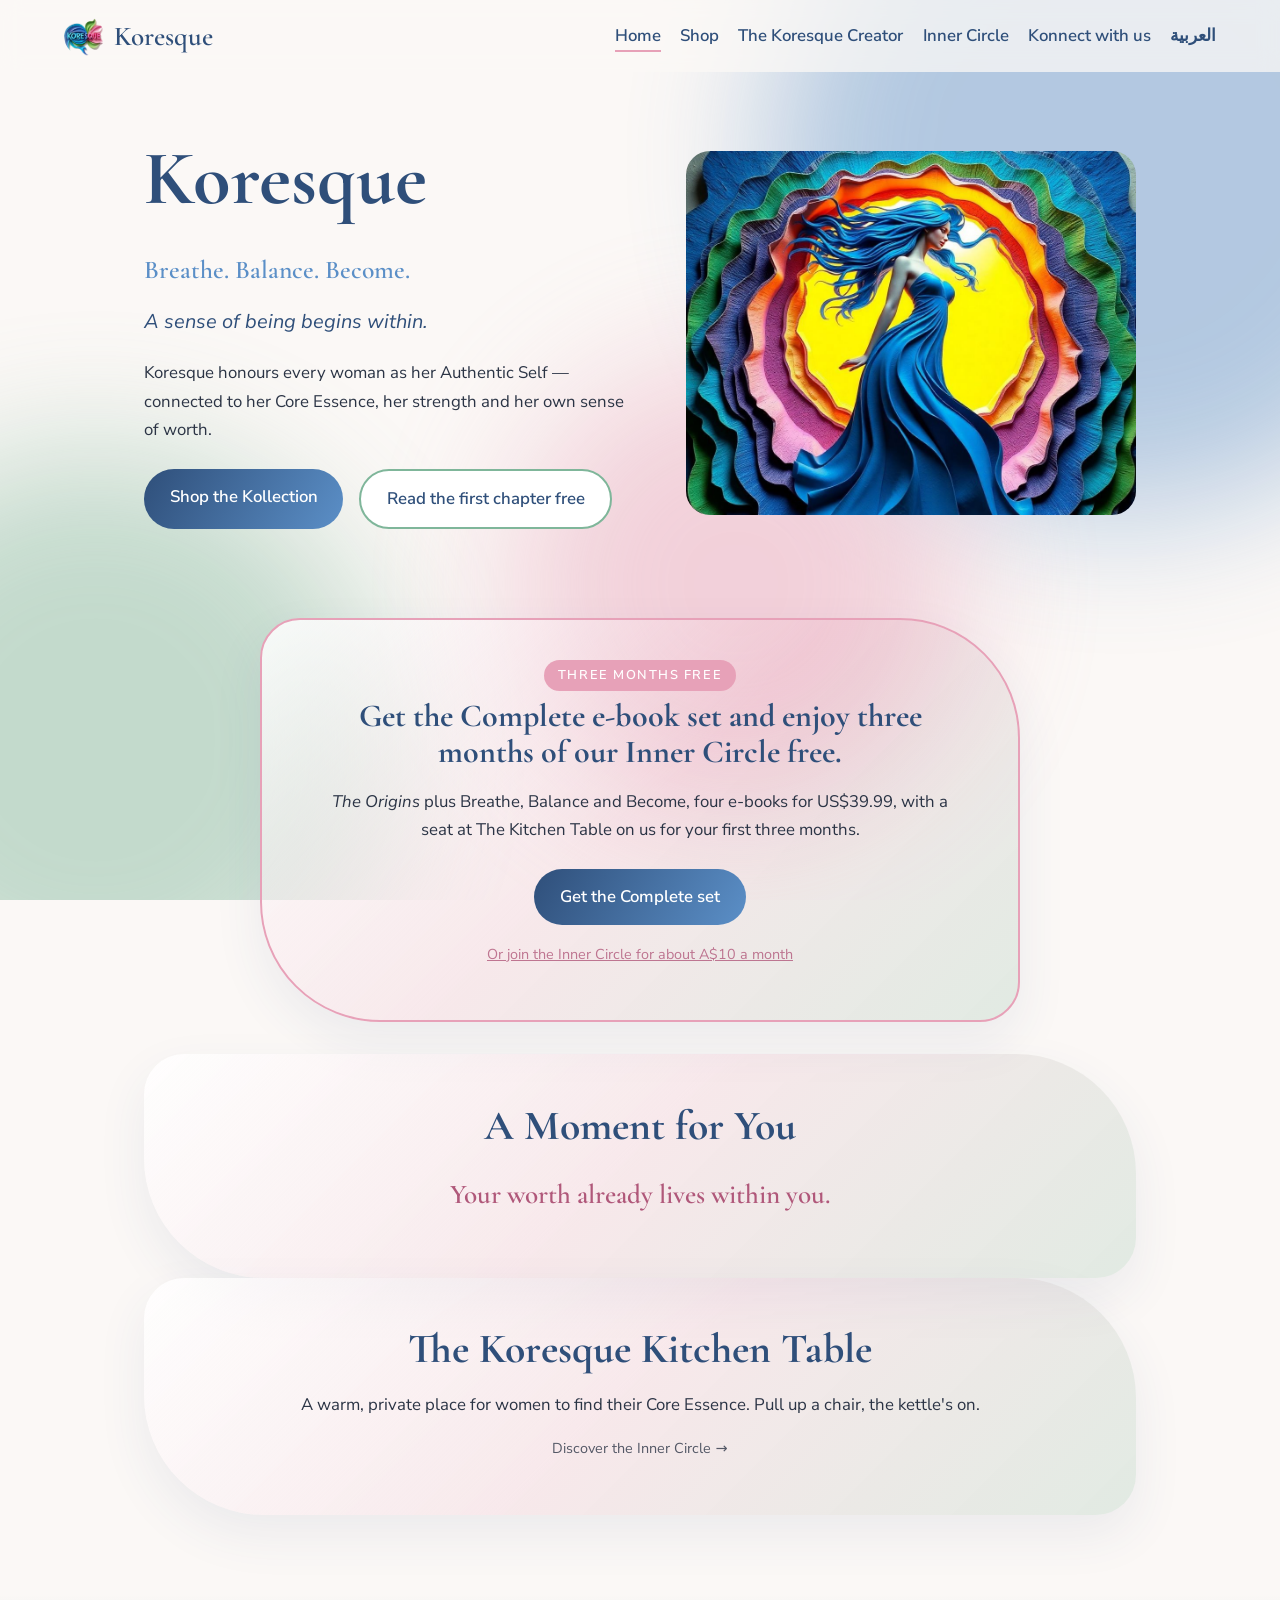
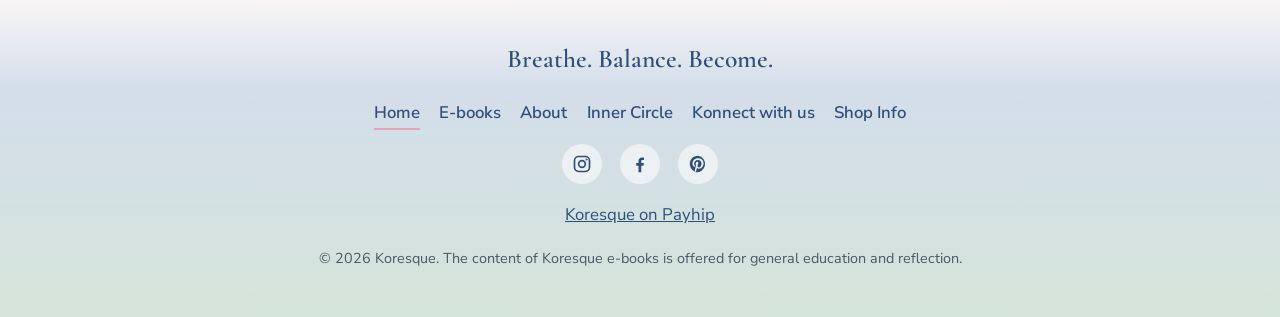
==== commit 51319732: "Rename first e-book to The Origins: Embrace Your Core Essence" ====
--- a/index.html
+++ b/index.html
@@ -34,7 +34,7 @@
 <section class="offer home-offer card-soft">
 <span class="label">Three months free</span>
 <h2>Get the Complete e-book set and enjoy three months of our Inner Circle free.</h2>
-<p><em>The Origin</em> plus Breathe, Balance and Become, four e-books for US$39.99, with a seat at The Kitchen Table on us for your first three months.</p>
+<p><em>The Origins</em> plus Breathe, Balance and Become, four e-books for US$39.99, with a seat at The Kitchen Table on us for your first three months.</p>
 <p class="buttons"><a class="btn primary" href="https://payhip.com/b/dJkO3">Get the Complete set</a></p>
 <p class="small"><a href="https://payhip.com/b/kZVgW">Or join the Inner Circle for about A$10 a month</a></p>
 </section>
